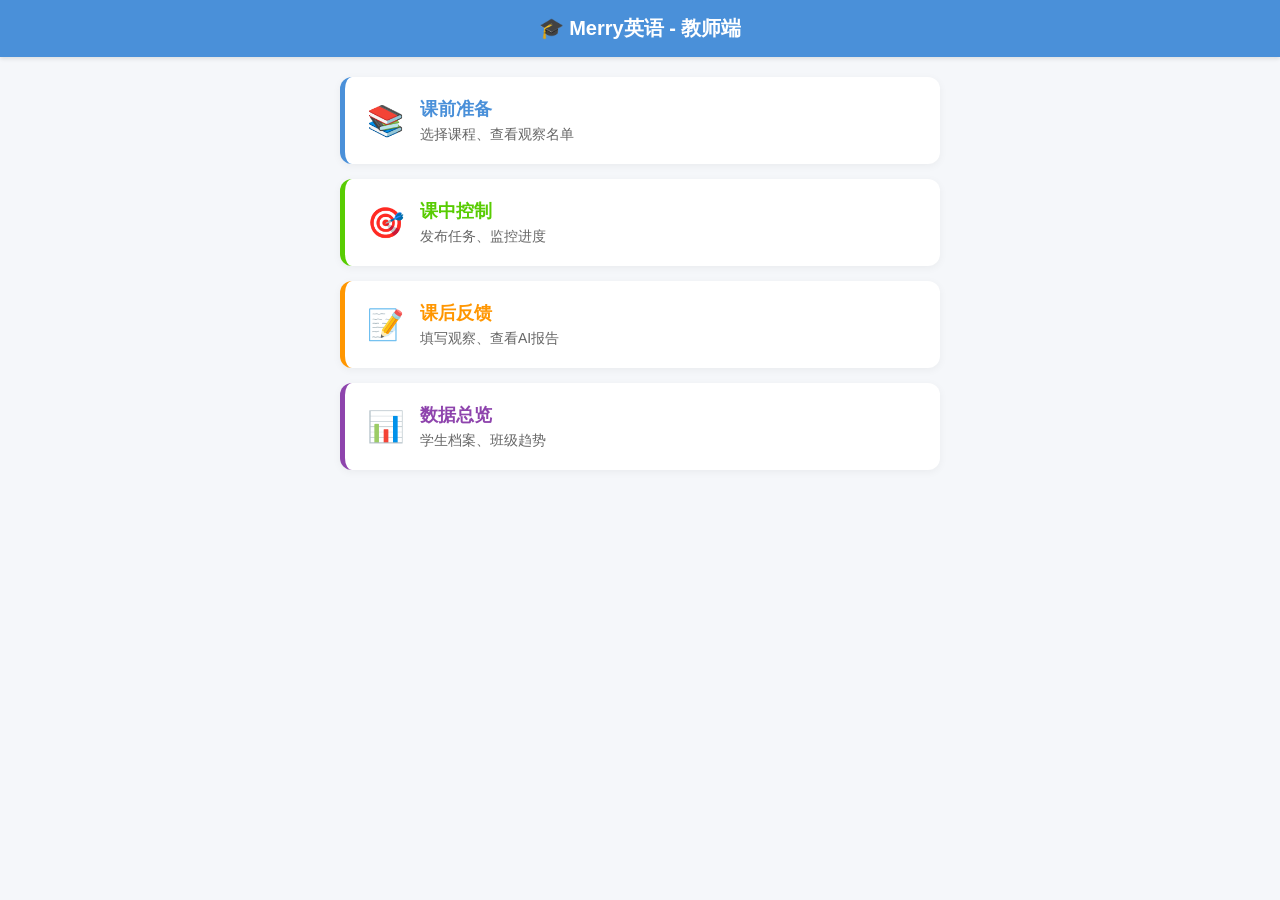
==== teacher/index.html @ b9d8bc87 "Major UI improvements based on user feedback Layout: - Move progress (1/12) to center between player" ====
<!DOCTYPE html>
<html lang="zh-CN">
<head>
    <meta charset="UTF-8">
    <meta name="viewport" content="width=device-width, initial-scale=1.0, maximum-scale=1.0, user-scalable=no">
    <title>Merry英语 - 教师端</title>
    <link rel="stylesheet" href="teacher.css">
</head>
<body>
    <div class="top-nav">
        <h1>🎓 Merry英语 - 教师端</h1>
    </div>
    
    <div class="teacher-view">
        <a href="prepare.html" class="menu-block">
            <div class="menu-icon">📚</div>
            <div class="menu-content">
                <h3>课前准备</h3>
                <p>选择课程、查看观察名单</p>
            </div>
        </a>
        
        <a href="control.html" class="menu-block" style="border-left-color: var(--teacher-success);">
            <div class="menu-icon">🎯</div>
            <div class="menu-content">
                <h3 style="color: var(--teacher-success);">课中控制</h3>
                <p>发布任务、监控进度</p>
            </div>
        </a>
        
        <a href="feedback.html" class="menu-block" style="border-left-color: var(--teacher-warning);">
            <div class="menu-icon">📝</div>
            <div class="menu-content">
                <h3 style="color: var(--teacher-warning);">课后反馈</h3>
                <p>填写观察、查看AI报告</p>
            </div>
        </a>
        
        <a href="dashboard.html" class="menu-block" style="border-left-color: #8e44ad;">
            <div class="menu-icon">📊</div>
            <div class="menu-content">
                <h3 style="color: #8e44ad;">数据总览</h3>
                <p>学生档案、班级趋势</p>
            </div>
        </a>
    </div>
</body>
</html>
---- teacher/teacher.css ----
/* teacher.css */

:root {
  --teacher-primary: #4A90D9;      /* 蓝色主色 */
  --teacher-success: #58cc02;      /* 绿色 */
  --teacher-warning: #ff9600;      /* 橙色警告 */
  --teacher-danger: #ff4b4b;       /* 红色 */
  --teacher-bg: #f5f7fa;           /* 浅灰背景 */
  --teacher-card: #ffffff;         /* 卡片白色 */
  --teacher-text: #333333;         /* 深色文字 */
  --teacher-text-light: #666666;   /* 浅色文字 */
  --border-radius: 12px;
}

body {
    background-color: var(--teacher-bg);
    color: var(--teacher-text);
    font-family: -apple-system, BlinkMacSystemFont, "Segoe UI", Roboto, Helvetica, Arial, sans-serif;
    margin: 0;
    padding: 0;
    -webkit-font-smoothing: antialiased;
}

.teacher-view {
    padding: 20px;
    max-width: 600px;
    margin: 0 auto;
    padding-bottom: 80px; /* Space for bottom nav if needed */
}

/* 顶部导航条 */
.top-nav {
    background: var(--teacher-primary);
    color: white;
    padding: 15px 20px;
    display: flex;
    align-items: center;
    position: sticky;
    top: 0;
    z-index: 100;
    box-shadow: 0 2px 4px rgba(0,0,0,0.1);
}

.top-nav h1 {
    margin: 0;
    font-size: 20px;
    flex: 1;
    text-align: center;
}

.back-btn {
    color: white;
    text-decoration: none;
    font-size: 16px;
    font-weight: bold;
    display: flex;
    align-items: center;
}

/* 卡片样式 */
.teacher-card {
  background: var(--teacher-card);
  border-radius: var(--border-radius);
  padding: 16px;
  margin-bottom: 16px;
  box-shadow: 0 2px 8px rgba(0,0,0,0.05);
}

.card-title {
    font-size: 18px;
    color: var(--teacher-primary);
    margin-top: 0;
    margin-bottom: 15px;
    border-bottom: 1px solid #eee;
    padding-bottom: 10px;
    display: flex;
    align-items: center;
    gap: 8px;
}

/* 按钮样式 */
.teacher-btn {
  min-height: 48px;
  min-width: 120px;
  border-radius: 8px;
  font-size: 16px;
  font-weight: bold;
  border: none;
  cursor: pointer;
  display: flex;
  justify-content: center;
  align-items: center;
  gap: 8px;
  box-sizing: border-box;
  text-decoration: none;
}

.btn-primary {
    background: var(--teacher-primary);
    color: white;
    width: 100%;
    margin-top: 20px;
    box-shadow: 0 4px 0 #3a75b3;
}
.btn-primary:active {
    transform: translateY(4px);
    box-shadow: 0 0 0 #3a75b3;
}

.btn-success { background: var(--teacher-success); color: white; box-shadow: 0 4px 0 #46a302; }
.btn-warning { background: var(--teacher-warning); color: white; box-shadow: 0 4px 0 #cc7800; }
.btn-danger { background: var(--teacher-danger); color: white; box-shadow: 0 4px 0 #cc0000; }

.btn-outline {
    background: transparent;
    color: var(--teacher-primary);
    border: 2px solid var(--teacher-primary);
}

/* 进度条 */
.progress-container {
    margin: 10px 0;
}
.progress-bar {
  height: 12px;
  background: #e5e5e5;
  border-radius: 6px;
  overflow: hidden;
}
.progress-fill {
  height: 100%;
  background: var(--teacher-primary);
  transition: width 0.3s;
  -webkit-transition: width 0.3s;
}

/* 栅格排版 */
.grid-2 {
    display: grid;
    grid-template-columns: 1fr 1fr;
    gap: 15px;
}
.grid-4 {
    display: grid;
    grid-template-columns: repeat(4, 1fr);
    gap: 10px;
}

/* 选择模块按钮态 */
.module-select {
    padding: 10px;
    border: 2px solid #eee;
    border-radius: 8px;
    text-align: center;
    cursor: pointer;
    font-weight: bold;
    color: var(--teacher-text-light);
}
.module-select.active {
    border-color: var(--teacher-primary);
    color: var(--teacher-primary);
    background: #eef5fb;
}

/* 名单网格 */
.name-grid {
    display: grid;
    grid-template-columns: 1fr 1fr;
    gap: 10px;
}
.name-item {
    background: #f8f9fa;
    padding: 8px 12px;
    border-radius: 6px;
    font-size: 15px;
    border: 1px solid #eee;
}

/* 列表样式 */
.info-list {
    margin: 0;
    padding-left: 20px;
    color: var(--teacher-text);
}
.info-list li {
    margin-bottom: 8px;
}

/* 下拉框 */
.select-input {
    width: 100%;
    padding: 12px;
    border-radius: 8px;
    border: 1px solid #ddd;
    font-size: 16px;
    background: white;
    color: var(--teacher-text);
    box-sizing: border-box;
}

/* 排名项 */
.ranking-item {
    display: flex;
    justify-content: space-between;
    align-items: center;
    padding: 10px 0;
    border-bottom: 1px solid #eee;
}
.ranking-item:last-child {
    border-bottom: none;
}
.r-rank { font-weight: bold; width: 30px; }
.r-names { flex: 1; font-weight: 500;}
.r-score { font-weight: bold; color: var(--teacher-warning); }

/* 主页菜单块 */
.menu-block {
    display: flex;
    align-items: center;
    padding: 20px;
    background: white;
    border-radius: 12px;
    margin-bottom: 15px;
    text-decoration: none;
    color: var(--teacher-text);
    box-shadow: 0 2px 8px rgba(0,0,0,0.05);
    border-left: 5px solid var(--teacher-primary);
}
.menu-icon {
    font-size: 30px;
    margin-right: 15px;
    width: 40px;
    text-align: center;
}
.menu-content h3 {
    margin: 0 0 5px 0;
    font-size: 18px;
    color: var(--teacher-primary);
}
.menu-content p {
    margin: 0;
    font-size: 14px;
    color: var(--teacher-text-light);
}
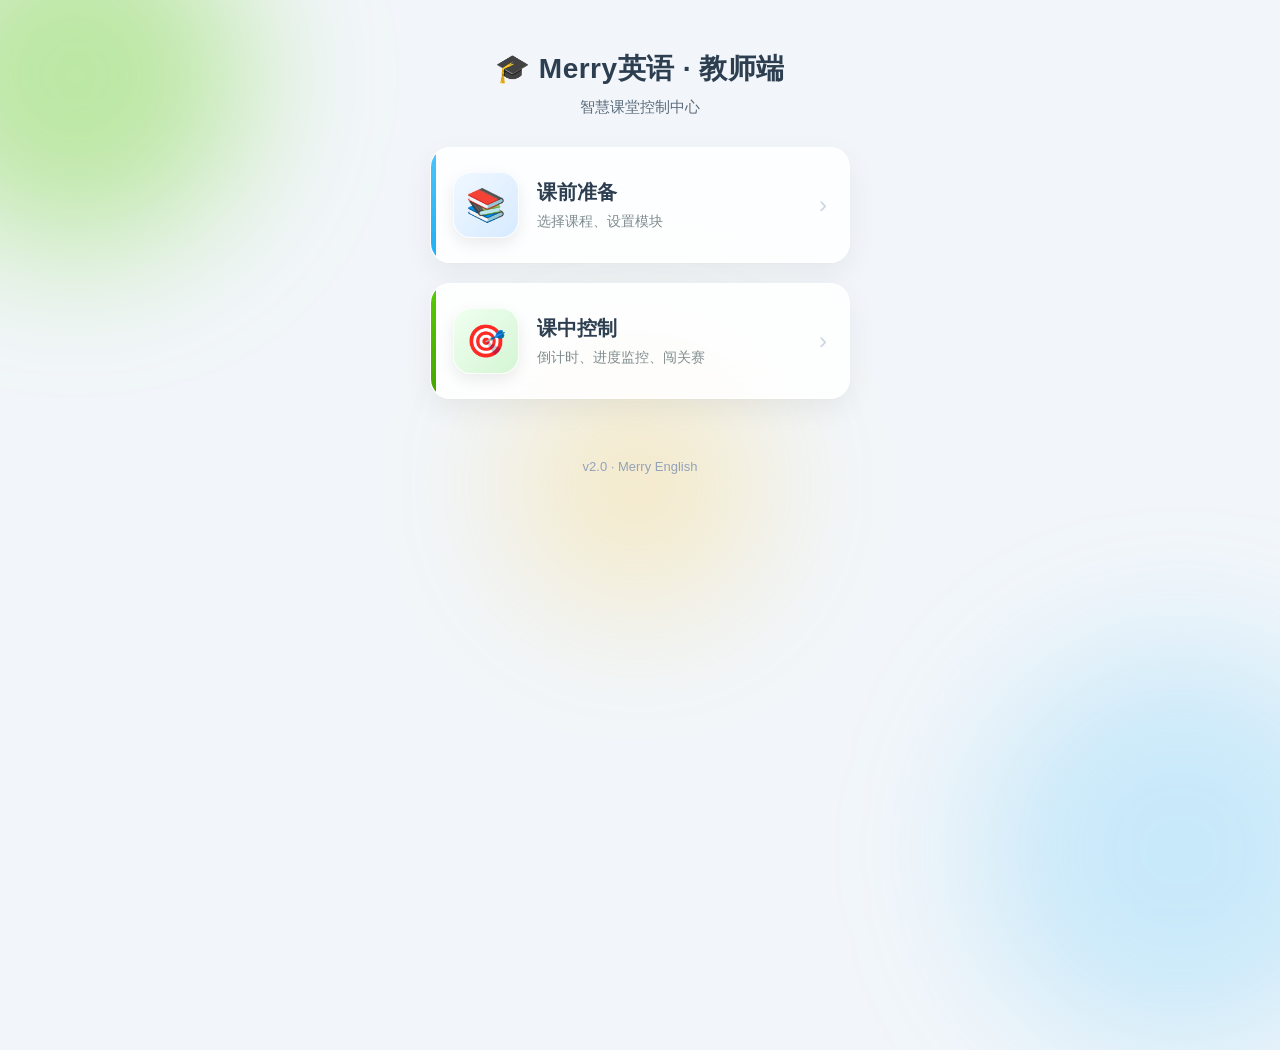
==== commit 9a6ca556: "fix: 教师端缓存版本号更新v=50 Co-Authored-By: Claude Opus 4.6 (1M context) <noreply@anthropic.com>" ====
--- a/teacher/index.html
+++ b/teacher/index.html
@@ -5,44 +5,193 @@
     <meta name="viewport" content="width=device-width, initial-scale=1.0, maximum-scale=1.0, user-scalable=no">
     <title>Merry英语 - 教师端</title>
     <link rel="stylesheet" href="teacher.css">
+    <style>
+        body {
+            background-color: #f2f6fa;
+            min-height: 100vh;
+            margin: 0;
+            position: relative;
+            overflow-x: hidden;
+            font-family: -apple-system, BlinkMacSystemFont, "Segoe UI", Roboto, Helvetica, Arial, sans-serif;
+        }
+
+        /* Ambient Dynamic Background Orbs */
+        .bg-orb {
+            position: absolute;
+            border-radius: 50%;
+            filter: blur(70px);
+            z-index: -1;
+            animation: orbFloat 25s infinite ease-in-out alternate;
+        }
+        .orb-1 {
+            width: 350px; height: 350px;
+            background: rgba(88, 204, 2, 0.35); /* Merry Green */
+            top: -100px; left: -100px;
+        }
+        .orb-2 {
+            width: 400px; height: 400px;
+            background: rgba(77, 196, 249, 0.25); /* Merry Blue */
+            bottom: -150px; right: -100px;
+            animation-delay: -7s;
+        }
+        .orb-3 {
+            width: 250px; height: 250px;
+            background: rgba(255, 185, 0, 0.2); /* Warm Yellow */
+            top: 40%; left: 40%;
+            animation-delay: -14s;
+        }
+
+        @keyframes orbFloat {
+            0% { transform: translate(0, 0) scale(1) rotate(0deg); }
+            50% { transform: translate(50px, -60px) scale(1.1) rotate(10deg); }
+            100% { transform: translate(-30px, 40px) scale(0.95) rotate(-5deg); }
+        }
+
+        .teacher-home-header {
+            text-align: center;
+            padding: 50px 20px 30px;
+            color: #2c3e50;
+        }
+        .teacher-home-header h1 {
+            font-size: 28px;
+            font-weight: 800;
+            margin: 0 0 10px 0;
+            letter-spacing: 0.5px;
+        }
+        .teacher-home-header p {
+            font-size: 15px;
+            color: #5c6c7c;
+            margin: 0;
+            font-weight: 500;
+        }
+        .home-cards {
+            padding: 0 20px 20px;
+            display: flex;
+            flex-direction: column;
+            gap: 20px;
+            max-width: 420px;
+            margin: 0 auto;
+        }
+        .home-card {
+            display: flex;
+            align-items: center;
+            gap: 18px;
+            background: rgba(255, 255, 255, 0.85);
+            backdrop-filter: blur(16px);
+            -webkit-backdrop-filter: blur(16px);
+            border: 1px solid rgba(255, 255, 255, 0.6);
+            border-radius: 20px;
+            padding: 24px 22px;
+            text-decoration: none;
+            color: inherit;
+            box-shadow: 0 10px 30px rgba(0,0,0,0.06), 0 1px 3px rgba(0,0,0,0.02);
+            transition: all 0.3s cubic-bezier(0.25, 0.8, 0.25, 1);
+            position: relative;
+            overflow: hidden;
+        }
+        .home-card:active {
+            transform: scale(0.97) translateY(2px);
+            box-shadow: 0 4px 15px rgba(0,0,0,0.05);
+        }
+        .home-card-icon {
+            width: 64px;
+            height: 64px;
+            border-radius: 18px;
+            display: flex;
+            align-items: center;
+            justify-content: center;
+            font-size: 32px;
+            flex-shrink: 0;
+            box-shadow: 0 6px 16px rgba(0,0,0,0.08);
+        }
+        .home-card-icon.blue {
+            background: linear-gradient(135deg, #f0f8ff, #d6eaff);
+            border: 1px solid rgba(255,255,255,0.8);
+        }
+        .home-card-icon.green {
+            background: linear-gradient(135deg, #f0fff0, #d4f5d4);
+            border: 1px solid rgba(255,255,255,0.8);
+        }
+        .home-card-text h3 {
+            font-size: 20px;
+            font-weight: 700;
+            margin: 0 0 6px 0;
+            color: #2c3e50;
+        }
+        .home-card-text p {
+            font-size: 14px;
+            color: #7f8c8d;
+            margin: 0;
+            line-height: 1.4;
+        }
+        .home-card-arrow {
+            margin-left: auto;
+            font-size: 24px;
+            color: #cbd5e1;
+            flex-shrink: 0;
+            transition: color 0.3s;
+        }
+        .home-card:active .home-card-arrow {
+            color: #94a3b8;
+        }
+        
+        /* Subtle vibrant accent bar on the left */
+        .home-card::before {
+            content: '';
+            position: absolute;
+            left: 0;
+            top: 0;
+            bottom: 0;
+            width: 5px;
+            border-radius: 20px 0 0 20px;
+        }
+        .home-card.card-blue::before {
+            background: linear-gradient(180deg, #4dc4f9, #1cb0f6);
+        }
+        .home-card.card-green::before {
+            background: linear-gradient(180deg, #58cc02, #46a302);
+        }
+        
+        .home-version {
+            text-align: center;
+            padding: 40px 0;
+            color: #94a3b8;
+            font-size: 13px;
+            font-weight: 500;
+        }
+    </style>
 </head>
 <body>
-    <div class="top-nav">
-        <h1>🎓 Merry英语 - 教师端</h1>
+    <!-- 动态氛围背景 -->
+    <div class="bg-orb orb-1"></div>
+    <div class="bg-orb orb-2"></div>
+    <div class="bg-orb orb-3"></div>
+
+    <div class="teacher-home-header">
+        <h1>🎓 Merry英语 · 教师端</h1>
+        <p>智慧课堂控制中心</p>
     </div>
-    
-    <div class="teacher-view">
-        <a href="prepare.html" class="menu-block">
-            <div class="menu-icon">📚</div>
-            <div class="menu-content">
+
+    <div class="home-cards">
+        <a href="prepare.html" class="home-card card-blue">
+            <div class="home-card-icon blue">📚</div>
+            <div class="home-card-text">
                 <h3>课前准备</h3>
-                <p>选择课程、查看观察名单</p>
+                <p>选择课程、设置模块</p>
             </div>
+            <div class="home-card-arrow">›</div>
         </a>
-        
-        <a href="control.html" class="menu-block" style="border-left-color: var(--teacher-success);">
-            <div class="menu-icon">🎯</div>
-            <div class="menu-content">
-                <h3 style="color: var(--teacher-success);">课中控制</h3>
-                <p>发布任务、监控进度</p>
+
+        <a href="control.html" class="home-card card-green">
+            <div class="home-card-icon green">🎯</div>
+            <div class="home-card-text">
+                <h3>课中控制</h3>
+                <p>倒计时、进度监控、闯关赛</p>
             </div>
-        </a>
-        
-        <a href="feedback.html" class="menu-block" style="border-left-color: var(--teacher-warning);">
-            <div class="menu-icon">📝</div>
-            <div class="menu-content">
-                <h3 style="color: var(--teacher-warning);">课后反馈</h3>
-                <p>填写观察、查看AI报告</p>
-            </div>
-        </a>
-        
-        <a href="dashboard.html" class="menu-block" style="border-left-color: #8e44ad;">
-            <div class="menu-icon">📊</div>
-            <div class="menu-content">
-                <h3 style="color: #8e44ad;">数据总览</h3>
-                <p>学生档案、班级趋势</p>
-            </div>
+            <div class="home-card-arrow">›</div>
         </a>
     </div>
+
+    <div class="home-version">v2.0 · Merry English</div>
 </body>
 </html>
--- a/teacher/teacher.css
+++ b/teacher/teacher.css
@@ -35,6 +35,7 @@
     padding: 15px 20px;
     display: flex;
     align-items: center;
+    position: -webkit-sticky;
     position: sticky;
     top: 0;
     z-index: 100;
@@ -75,7 +76,12 @@
     padding-bottom: 10px;
     display: flex;
     align-items: center;
-    gap: 8px;
+}
+.card-title > * {
+    margin-right: 8px;
+}
+.card-title > *:last-child {
+    margin-right: 0;
 }
 
 /* 按钮样式 */
@@ -90,9 +96,14 @@
   display: flex;
   justify-content: center;
   align-items: center;
-  gap: 8px;
   box-sizing: border-box;
   text-decoration: none;
+}
+.teacher-btn > * {
+  margin-right: 8px;
+}
+.teacher-btn > *:last-child {
+  margin-right: 0;
 }
 
 .btn-primary {
@@ -138,11 +149,13 @@
 .grid-2 {
     display: grid;
     grid-template-columns: 1fr 1fr;
+    grid-gap: 15px;
     gap: 15px;
 }
 .grid-4 {
     display: grid;
     grid-template-columns: repeat(4, 1fr);
+    grid-gap: 10px;
     gap: 10px;
 }
 
@@ -162,10 +175,36 @@
     background: #eef5fb;
 }
 
+/* 阶段选择 */
+.phase-select {
+    padding: 15px 10px;
+    border: 2px solid #eee;
+    border-radius: 10px;
+    text-align: center;
+    cursor: pointer;
+    font-weight: bold;
+    color: var(--teacher-text-light);
+    transition: all 0.2s;
+}
+.phase-select small {
+    font-weight: normal;
+    font-size: 12px;
+    color: #999;
+}
+.phase-select.active {
+    border-color: var(--teacher-success);
+    color: var(--teacher-success);
+    background: #f0fff0;
+}
+.phase-select.active small {
+    color: var(--teacher-success);
+}
+
 /* 名单网格 */
 .name-grid {
     display: grid;
     grid-template-columns: 1fr 1fr;
+    grid-gap: 10px;
     gap: 10px;
 }
 .name-item {
@@ -242,3 +281,133 @@
     font-size: 14px;
     color: var(--teacher-text-light);
 }
+
+/* Homework Check Styles */
+.homework-check-grid {
+    display: grid;
+    grid-template-columns: repeat(auto-fill, minmax(90px, 1fr));
+    grid-gap: 8px;
+    gap: 8px;
+    margin-top: 10px;
+}
+
+.hw-student-card {
+    background: #f0f0f0;
+    border: 2px solid transparent;
+    border-radius: 8px;
+    padding: 8px;
+    text-align: center;
+    font-size: 13px;
+    font-weight: bold;
+    color: #555;
+    cursor: pointer;
+    transition: all 0.2s;
+    -webkit-user-select: none;
+    user-select: none;
+}
+
+.hw-student-card:hover {
+    background: #e0e0e0;
+}
+
+.hw-student-card.incomplete {
+    background: #ffebee;
+    border-color: #ff5252;
+    color: #d32f2f;
+}
+
+.hw-incomplete-badge {
+    display: inline-block;
+    background: #ff5252;
+    color: white;
+    padding: 4px 10px;
+    border-radius: 12px;
+    font-size: 12px;
+    font-weight: bold;
+    margin-right: 8px;
+    margin-bottom: 8px;
+}
+
+/* --- Homework Check Horizontal Sliding --- */
+.hw-pages-container {
+    display: flex;
+    overflow-x: auto;
+    -webkit-scroll-snap-type: mandatory;
+    scroll-snap-type: x mandatory;
+    -webkit-overflow-scrolling: touch;
+    scrollbar-width: none;
+    -ms-overflow-style: none;
+    margin-bottom: 10px;
+    width: 100%;
+}
+.hw-pages-container::-webkit-scrollbar {
+    display: none;
+}
+
+.hw-page {
+    flex: 0 0 100%;
+    -webkit-scroll-snap-align: start;
+    scroll-snap-align: start;
+    display: grid;
+    grid-template-columns: repeat(3, 1fr);
+    grid-template-rows: repeat(4, 1fr);
+    grid-gap: 8px;
+    gap: 8px;
+    padding: 5px;
+    box-sizing: border-box;
+    /* 4行，每行约36px加上gap，保证足够高度 */
+    min-height: 180px; 
+    align-content: start;
+}
+
+.hw-page-dots {
+    display: flex;
+    justify-content: center;
+    margin-bottom: 5px;
+}
+.hw-page-dots > * {
+    margin-right: 6px;
+}
+.hw-page-dots > *:last-child {
+    margin-right: 0;
+}
+.hw-page-dot {
+    width: 8px;
+    height: 8px;
+    border-radius: 50%;
+    background: #ccc;
+    transition: all 0.3s;
+}
+.hw-page-dot.active {
+    background: var(--teacher-primary);
+    transform: scale(1.2);
+}
+
+.hw-student-card {
+    background: #f0f0f0;
+    border: 2px solid transparent;
+    border-radius: 8px;
+    padding: 8px 4px;
+    text-align: center;
+    font-size: 13px;
+    font-weight: bold;
+    color: #555;
+    cursor: pointer;
+    transition: all 0.2s;
+    -webkit-user-select: none;
+    user-select: none;
+    display: flex;
+    align-items: center;
+    justify-content: center;
+    box-sizing: border-box;
+    min-height: 38px;
+}
+.hw-student-card:active {
+    transform: scale(0.95);
+}
+.hw-student-card.incomplete {
+    background: #ffebee;
+    border-color: #ff5252;
+    color: #d32f2f;
+    box-shadow: 0 2px 0 #ff5252 inset, 0 -2px 0 #ff5252 inset;
+}
